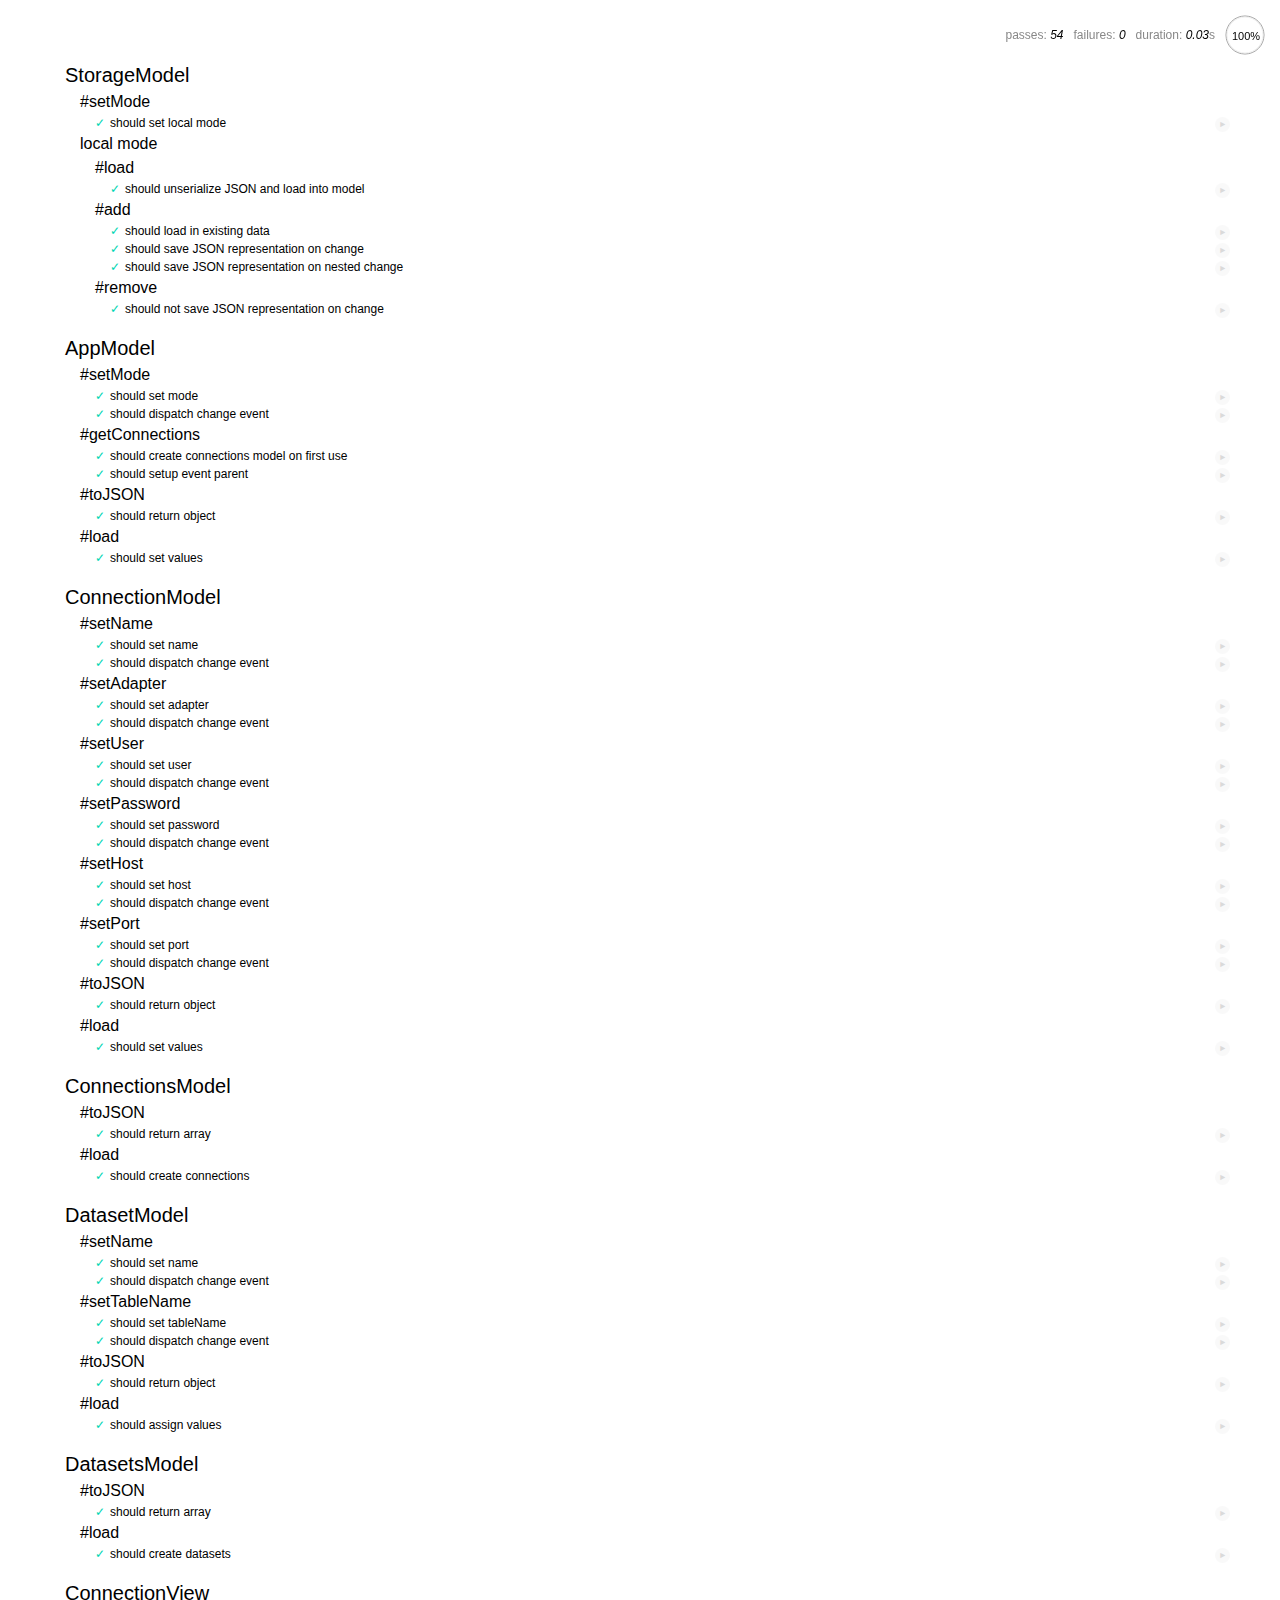
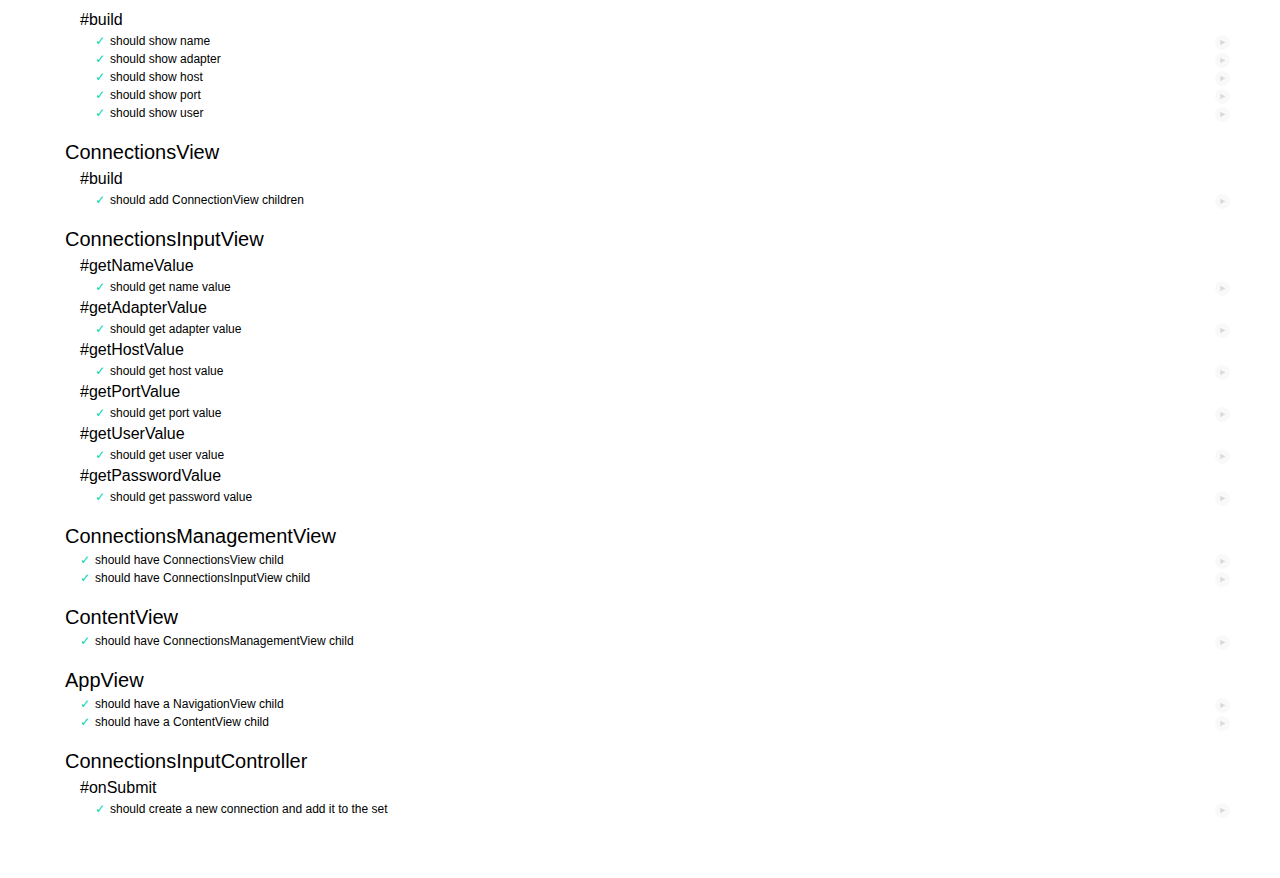
==== test/index.html @ a2182d3b "Create DatasetsModel" ====
<html>
<head>
  <meta charset="utf-8">
  <title>Mocha Tests</title>
  <link rel="stylesheet" href="css/mocha.css" />
</head>
<body>
  <div id="mocha"></div>
  <script src="lib/assert.js"></script>
  <script src="lib/mocha.js"></script>
  <script>mocha.setup('tdd')</script>

  <!-- begin library sources -->
  <script src="../lib/maria.js"></script>
  <!-- end library sources -->

  <!-- begin miscellaneous sources -->
  <script src="../src/js/namespace.js"></script>
  <!-- end miscellaneous sources -->

  <!-- begin model sources -->
  <script src="../src/js/models/StorageModel.js"></script>
  <script src="../src/js/models/AppModel.js"></script>
  <script src="../src/js/models/ConnectionModel.js"></script>
  <script src="../src/js/models/ConnectionsModel.js"></script>
  <script src="../src/js/models/LinkageModel.js"></script>
  <script src="../src/js/models/DatasetModel.js"></script>
  <script src="../src/js/models/DatasetsModel.js"></script>
  <!-- end model sources -->

  <!-- begin template sources -->
  <script src="../src/js/templates/ConnectionTemplate.js"></script>
  <script src="../src/js/templates/ConnectionsTemplate.js"></script>
  <script src="../src/js/templates/ConnectionsInputTemplate.js"></script>
  <script src="../src/js/templates/ConnectionsManagementTemplate.js"></script>
  <script src="../src/js/templates/NavigationTemplate.js"></script>
  <script src="../src/js/templates/ContentTemplate.js"></script>
  <script src="../src/js/templates/AppTemplate.js"></script>
  <!-- end template sources -->

  <!-- begin view sources -->
  <script src="../src/js/views/ConnectionView.js"></script>
  <script src="../src/js/views/ConnectionsView.js"></script>
  <script src="../src/js/views/ConnectionsInputView.js"></script>
  <script src="../src/js/views/ConnectionsManagementView.js"></script>
  <script src="../src/js/views/NavigationView.js"></script>
  <script src="../src/js/views/ContentView.js"></script>
  <script src="../src/js/views/AppView.js"></script>
  <!-- end view sources -->

  <!-- begin controller sources -->
  <script src="../src/js/controllers/ConnectionsInputController.js"></script>
  <script src="../src/js/controllers/NavigationController.js"></script>
  <!-- end controller sources -->

  <!-- begin model tests -->
  <script src="js/models/test_StorageModel.js"></script>
  <script src="js/models/test_AppModel.js"></script>
  <script src="js/models/test_ConnectionModel.js"></script>
  <script src="js/models/test_ConnectionsModel.js"></script>
  <script src="js/models/test_LinkageModel.js"></script>
  <script src="js/models/test_DatasetModel.js"></script>
  <script src="js/models/test_DatasetsModel.js"></script>
  <!-- end model tests -->

  <!-- begin view tests -->
  <script src="js/views/test_ConnectionView.js"></script>
  <script src="js/views/test_ConnectionsView.js"></script>
  <script src="js/views/test_ConnectionsInputView.js"></script>
  <script src="js/views/test_ConnectionsManagementView.js"></script>
  <script src="js/views/test_NavigationView.js"></script>
  <script src="js/views/test_ContentView.js"></script>
  <script src="js/views/test_AppView.js"></script>
  <!-- end view tests -->

  <!-- begin controller tests -->
  <script src="js/controllers/test_ConnectionsInputController.js"></script>
  <script src="js/controllers/test_NavigationController.js"></script>
  <!-- end controller tests -->

  <script>
    mocha.checkLeaks();
    mocha.globals(['assert', 'maria', 'coupler']);
    mocha.run();
  </script>
</body>
</html>
---- test/css/mocha.css ----
@charset "utf-8";

body {
  margin:0;
}

#mocha {
  font: 20px/1.5 "Helvetica Neue", Helvetica, Arial, sans-serif;
  margin: 60px 50px;
}

#mocha ul,
#mocha li {
  margin: 0;
  padding: 0;
}

#mocha ul {
  list-style: none;
}

#mocha h1,
#mocha h2 {
  margin: 0;
}

#mocha h1 {
  margin-top: 15px;
  font-size: 1em;
  font-weight: 200;
}

#mocha h1 a {
  text-decoration: none;
  color: inherit;
}

#mocha h1 a:hover {
  text-decoration: underline;
}

#mocha .suite .suite h1 {
  margin-top: 0;
  font-size: .8em;
}

#mocha .hidden {
  display: none;
}

#mocha h2 {
  font-size: 12px;
  font-weight: normal;
  cursor: pointer;
}

#mocha .suite {
  margin-left: 15px;
}

#mocha .test {
  margin-left: 15px;
  overflow: hidden;
}

#mocha .test.pending:hover h2::after {
  content: '(pending)';
  font-family: arial, sans-serif;
}

#mocha .test.pass.medium .duration {
  background: #c09853;
}

#mocha .test.pass.slow .duration {
  background: #b94a48;
}

#mocha .test.pass::before {
  content: '✓';
  font-size: 12px;
  display: block;
  float: left;
  margin-right: 5px;
  color: #00d6b2;
}

#mocha .test.pass .duration {
  font-size: 9px;
  margin-left: 5px;
  padding: 2px 5px;
  color: #fff;
  -webkit-box-shadow: inset 0 1px 1px rgba(0,0,0,.2);
  -moz-box-shadow: inset 0 1px 1px rgba(0,0,0,.2);
  box-shadow: inset 0 1px 1px rgba(0,0,0,.2);
  -webkit-border-radius: 5px;
  -moz-border-radius: 5px;
  -ms-border-radius: 5px;
  -o-border-radius: 5px;
  border-radius: 5px;
}

#mocha .test.pass.fast .duration {
  display: none;
}

#mocha .test.pending {
  color: #0b97c4;
}

#mocha .test.pending::before {
  content: '◦';
  color: #0b97c4;
}

#mocha .test.fail {
  color: #c00;
}

#mocha .test.fail pre {
  color: black;
}

#mocha .test.fail::before {
  content: '✖';
  font-size: 12px;
  display: block;
  float: left;
  margin-right: 5px;
  color: #c00;
}

#mocha .test pre.error {
  color: #c00;
  max-height: 300px;
  overflow: auto;
}

/**
 * (1): approximate for browsers not supporting calc
 * (2): 42 = 2*15 + 2*10 + 2*1 (padding + margin + border)
 *      ^^ seriously
 */
#mocha .test pre {
  display: block;
  float: left;
  clear: left;
  font: 12px/1.5 monaco, monospace;
  margin: 5px;
  padding: 15px;
  border: 1px solid #eee;
  max-width: 85%; /*(1)*/
  max-width: calc(100% - 42px); /*(2)*/
  word-wrap: break-word;
  border-bottom-color: #ddd;
  -webkit-border-radius: 3px;
  -webkit-box-shadow: 0 1px 3px #eee;
  -moz-border-radius: 3px;
  -moz-box-shadow: 0 1px 3px #eee;
  border-radius: 3px;
}

#mocha .test h2 {
  position: relative;
}

#mocha .test a.replay {
  position: absolute;
  top: 3px;
  right: 0;
  text-decoration: none;
  vertical-align: middle;
  display: block;
  width: 15px;
  height: 15px;
  line-height: 15px;
  text-align: center;
  background: #eee;
  font-size: 15px;
  -moz-border-radius: 15px;
  border-radius: 15px;
  -webkit-transition: opacity 200ms;
  -moz-transition: opacity 200ms;
  transition: opacity 200ms;
  opacity: 0.3;
  color: #888;
}

#mocha .test:hover a.replay {
  opacity: 1;
}

#mocha-report.pass .test.fail {
  display: none;
}

#mocha-report.fail .test.pass {
  display: none;
}

#mocha-report.pending .test.pass,
#mocha-report.pending .test.fail {
  display: none;
}
#mocha-report.pending .test.pass.pending {
  display: block;
}

#mocha-error {
  color: #c00;
  font-size: 1.5em;
  font-weight: 100;
  letter-spacing: 1px;
}

#mocha-stats {
  position: fixed;
  top: 15px;
  right: 10px;
  font-size: 12px;
  margin: 0;
  color: #888;
  z-index: 1;
}

#mocha-stats .progress {
  float: right;
  padding-top: 0;
}

#mocha-stats em {
  color: black;
}

#mocha-stats a {
  text-decoration: none;
  color: inherit;
}

#mocha-stats a:hover {
  border-bottom: 1px solid #eee;
}

#mocha-stats li {
  display: inline-block;
  margin: 0 5px;
  list-style: none;
  padding-top: 11px;
}

#mocha-stats canvas {
  width: 40px;
  height: 40px;
}

#mocha code .comment { color: #ddd; }
#mocha code .init { color: #2f6fad; }
#mocha code .string { color: #5890ad; }
#mocha code .keyword { color: #8a6343; }
#mocha code .number { color: #2f6fad; }

@media screen and (max-device-width: 480px) {
  #mocha {
    margin: 60px 0px;
  }

  #mocha #stats {
    position: absolute;
  }
}
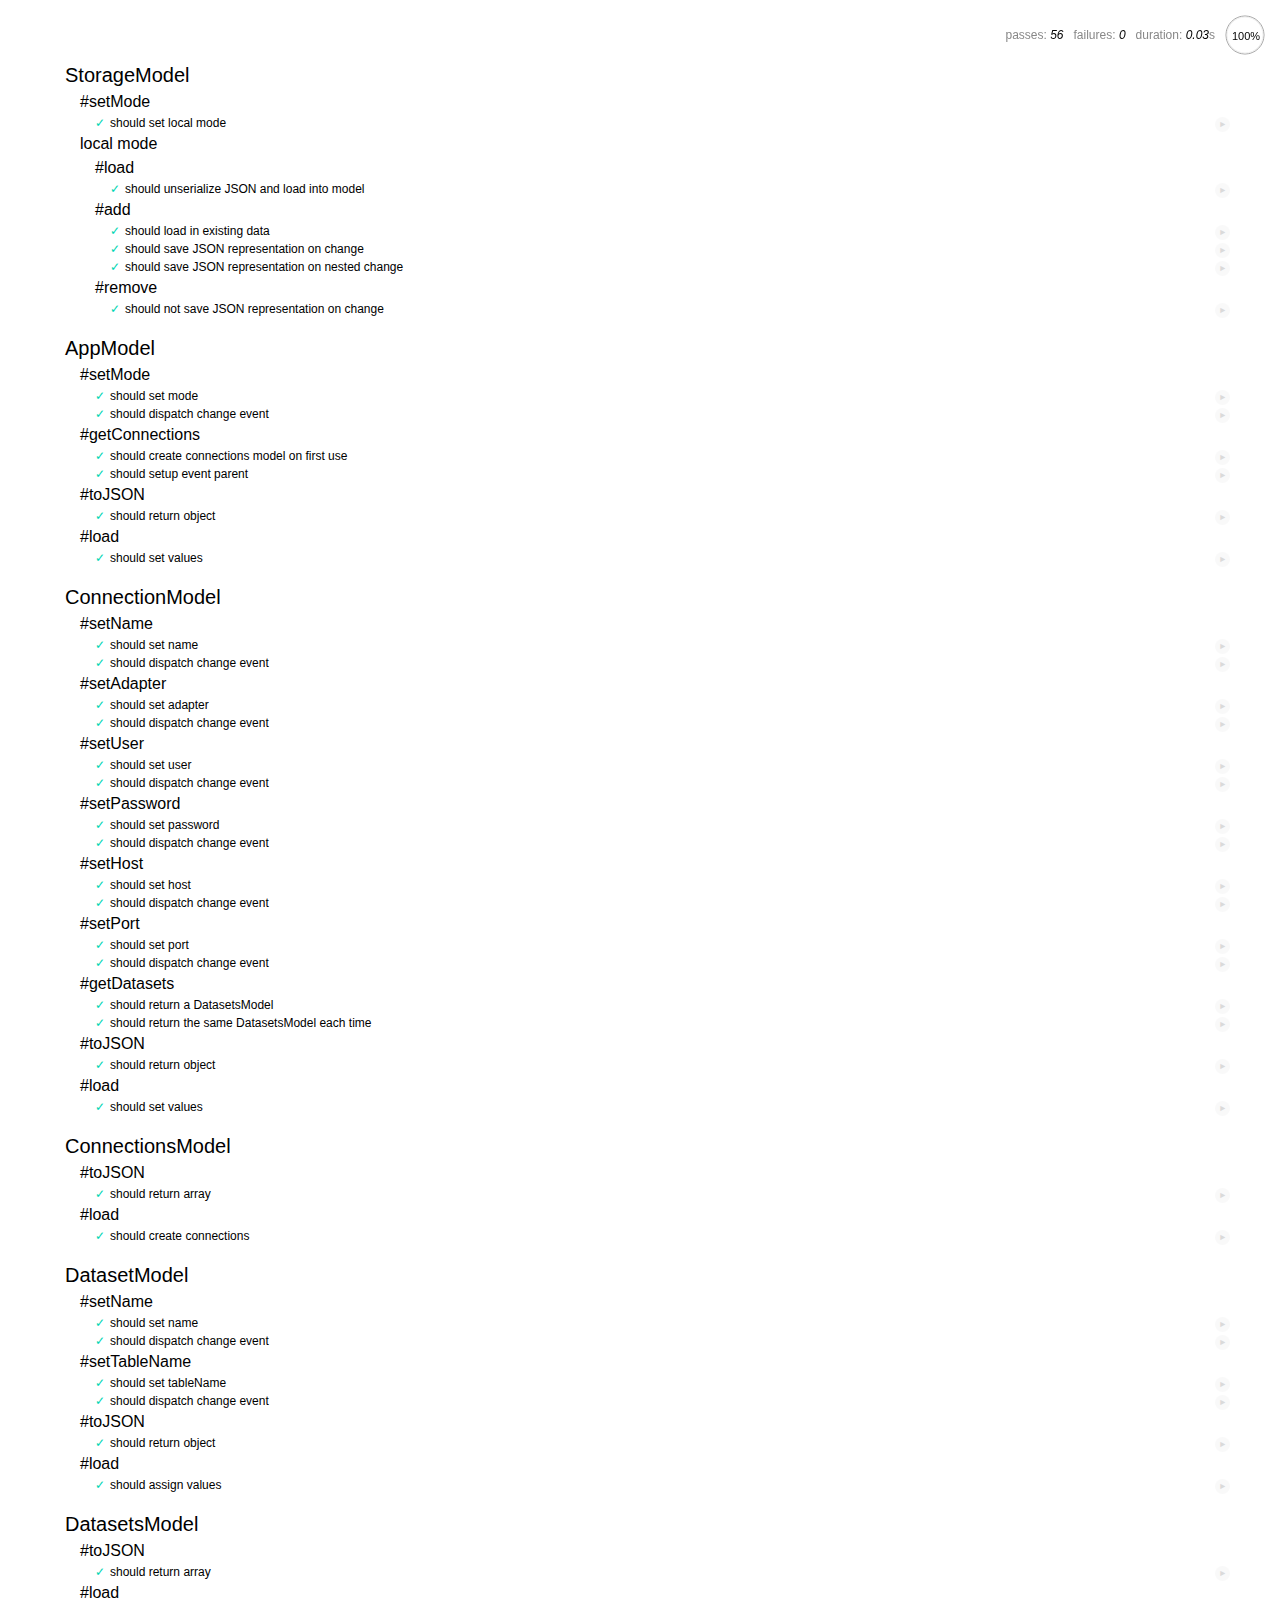
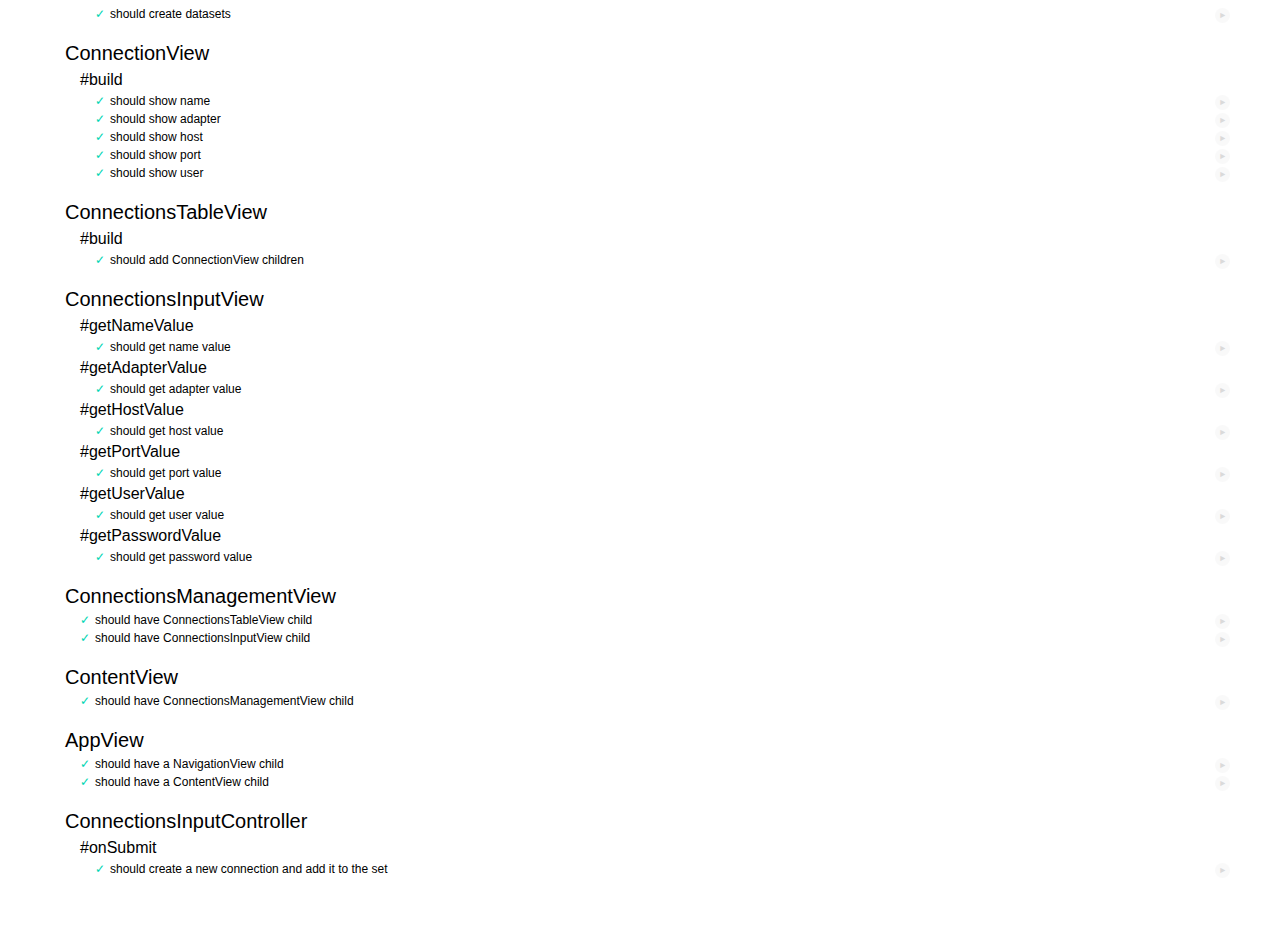
==== commit cca72a1b: "Rename Connections{Template,View} to ConnectionsTable{Template,View}" ====
--- a/test/index.html
+++ b/test/index.html
@@ -30,7 +30,7 @@
 
   <!-- begin template sources -->
   <script src="../src/js/templates/ConnectionTemplate.js"></script>
-  <script src="../src/js/templates/ConnectionsTemplate.js"></script>
+  <script src="../src/js/templates/ConnectionsTableTemplate.js"></script>
   <script src="../src/js/templates/ConnectionsInputTemplate.js"></script>
   <script src="../src/js/templates/ConnectionsManagementTemplate.js"></script>
   <script src="../src/js/templates/NavigationTemplate.js"></script>
@@ -40,7 +40,7 @@
 
   <!-- begin view sources -->
   <script src="../src/js/views/ConnectionView.js"></script>
-  <script src="../src/js/views/ConnectionsView.js"></script>
+  <script src="../src/js/views/ConnectionsTableView.js"></script>
   <script src="../src/js/views/ConnectionsInputView.js"></script>
   <script src="../src/js/views/ConnectionsManagementView.js"></script>
   <script src="../src/js/views/NavigationView.js"></script>
@@ -65,7 +65,7 @@
 
   <!-- begin view tests -->
   <script src="js/views/test_ConnectionView.js"></script>
-  <script src="js/views/test_ConnectionsView.js"></script>
+  <script src="js/views/test_ConnectionsTableView.js"></script>
   <script src="js/views/test_ConnectionsInputView.js"></script>
   <script src="js/views/test_ConnectionsManagementView.js"></script>
   <script src="js/views/test_NavigationView.js"></script>
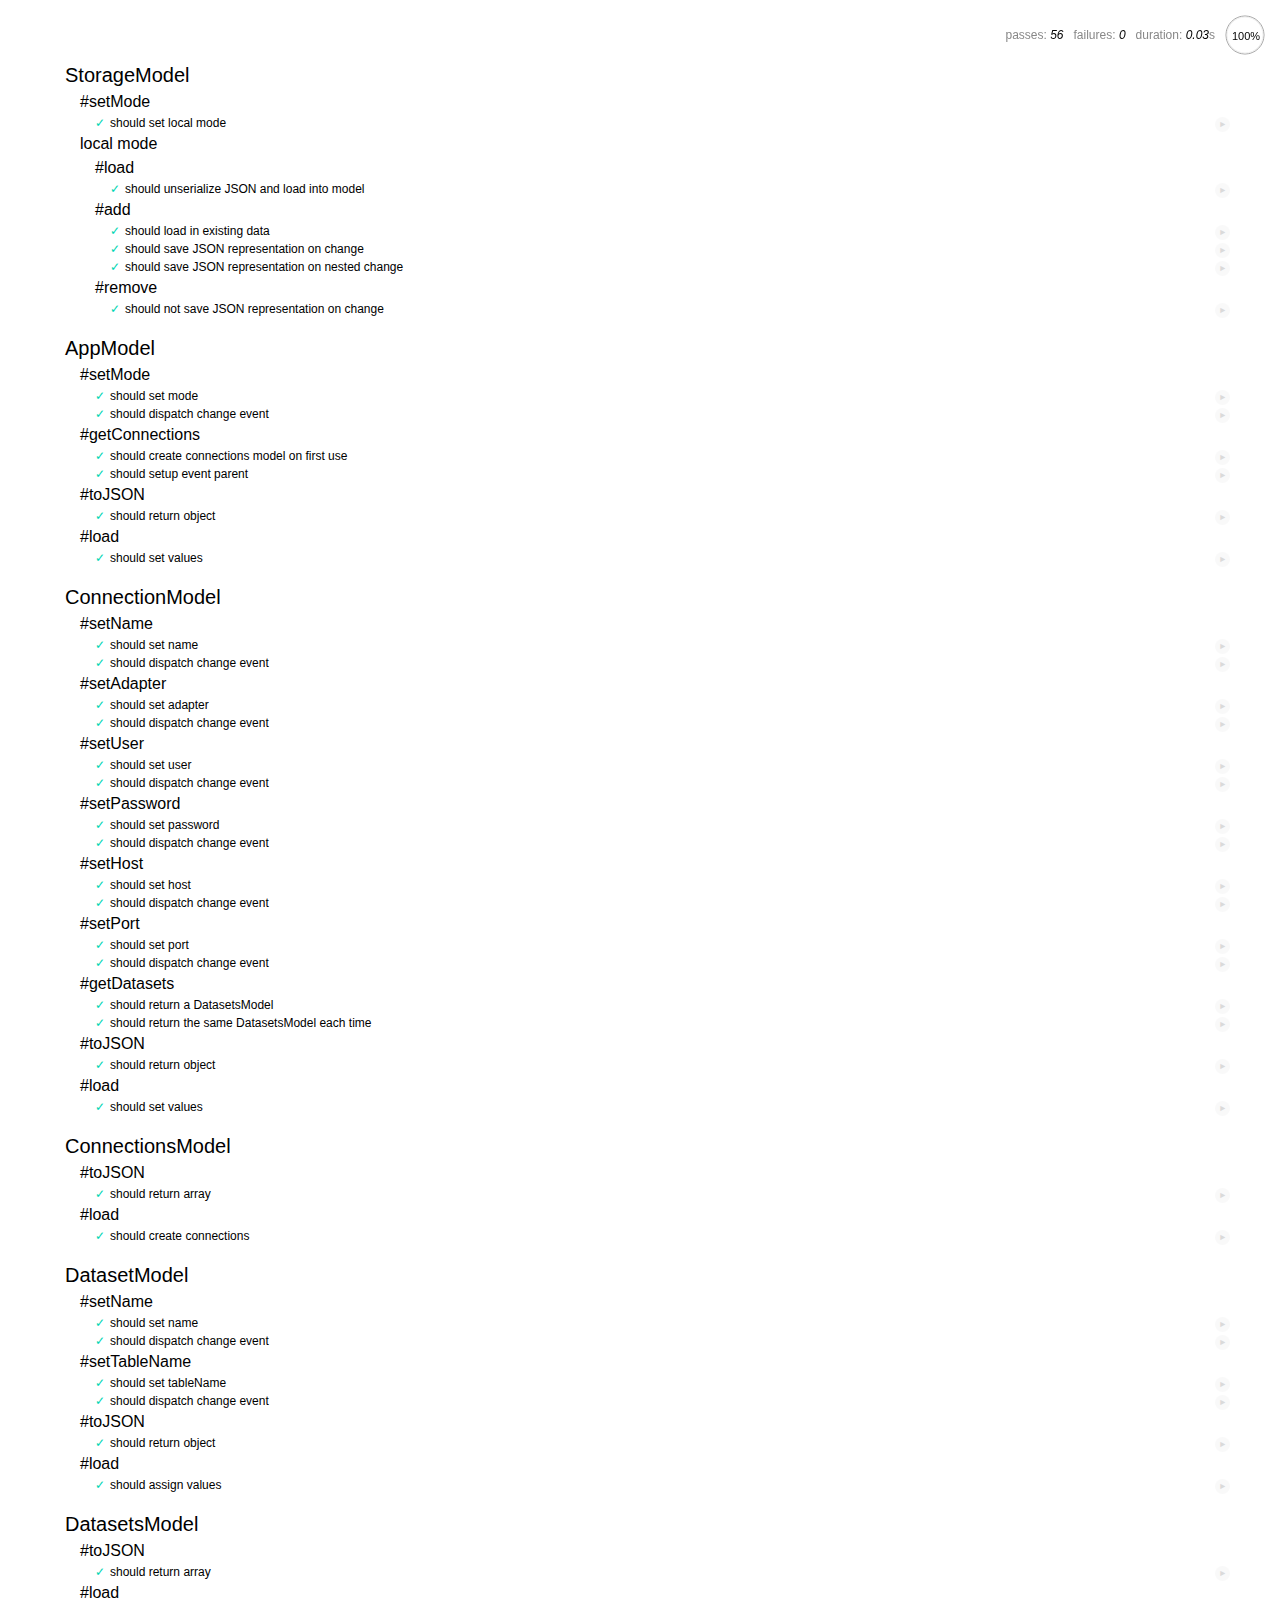
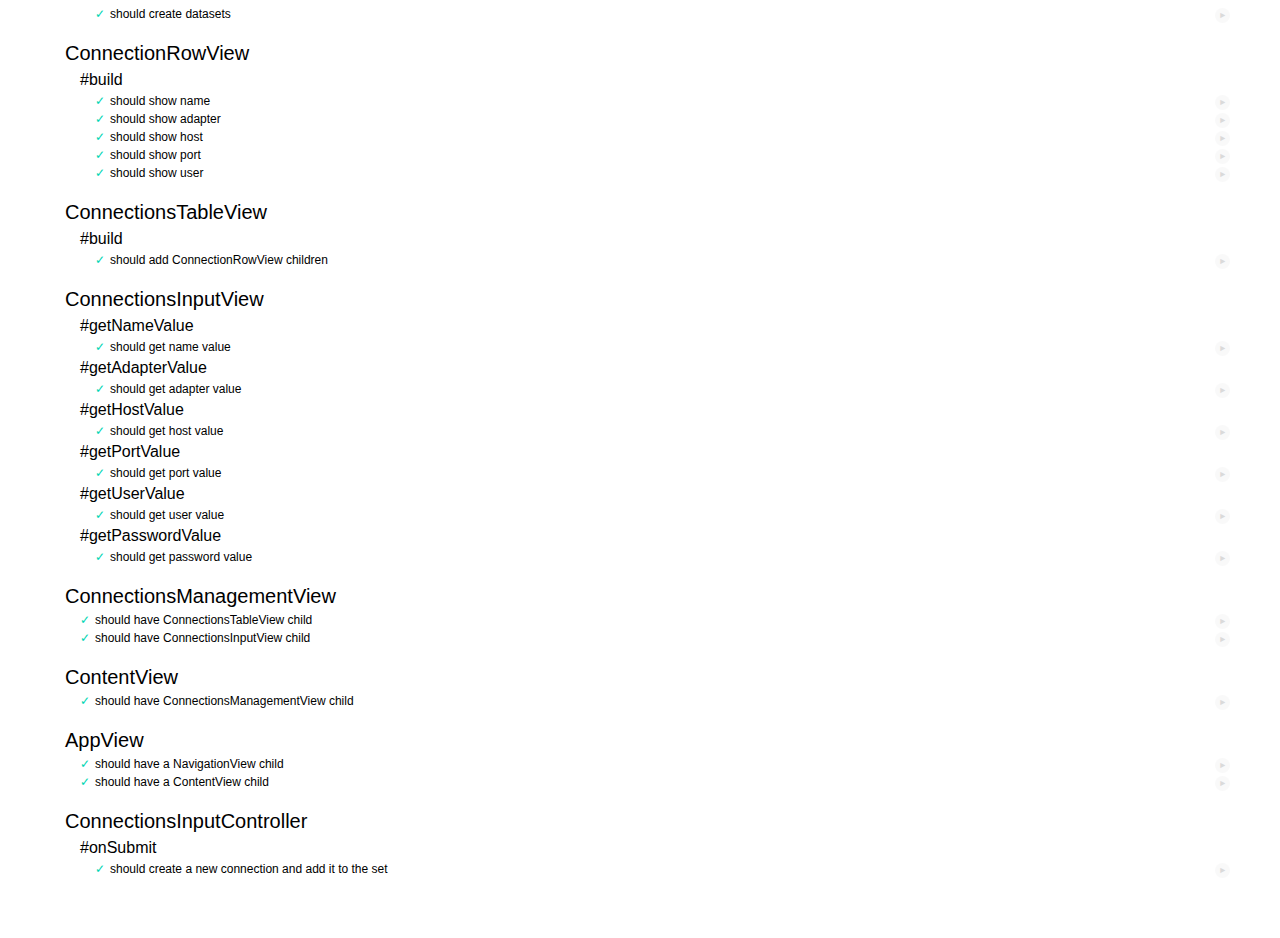
==== commit 9bb485a1: "Rename Connection{Template,View} to ConnectionRow{Template,View}" ====
--- a/test/index.html
+++ b/test/index.html
@@ -29,7 +29,7 @@
   <!-- end model sources -->
 
   <!-- begin template sources -->
-  <script src="../src/js/templates/ConnectionTemplate.js"></script>
+  <script src="../src/js/templates/ConnectionRowTemplate.js"></script>
   <script src="../src/js/templates/ConnectionsTableTemplate.js"></script>
   <script src="../src/js/templates/ConnectionsInputTemplate.js"></script>
   <script src="../src/js/templates/ConnectionsManagementTemplate.js"></script>
@@ -39,7 +39,7 @@
   <!-- end template sources -->
 
   <!-- begin view sources -->
-  <script src="../src/js/views/ConnectionView.js"></script>
+  <script src="../src/js/views/ConnectionRowView.js"></script>
   <script src="../src/js/views/ConnectionsTableView.js"></script>
   <script src="../src/js/views/ConnectionsInputView.js"></script>
   <script src="../src/js/views/ConnectionsManagementView.js"></script>
@@ -64,7 +64,7 @@
   <!-- end model tests -->
 
   <!-- begin view tests -->
-  <script src="js/views/test_ConnectionView.js"></script>
+  <script src="js/views/test_ConnectionRowView.js"></script>
   <script src="js/views/test_ConnectionsTableView.js"></script>
   <script src="js/views/test_ConnectionsInputView.js"></script>
   <script src="js/views/test_ConnectionsManagementView.js"></script>
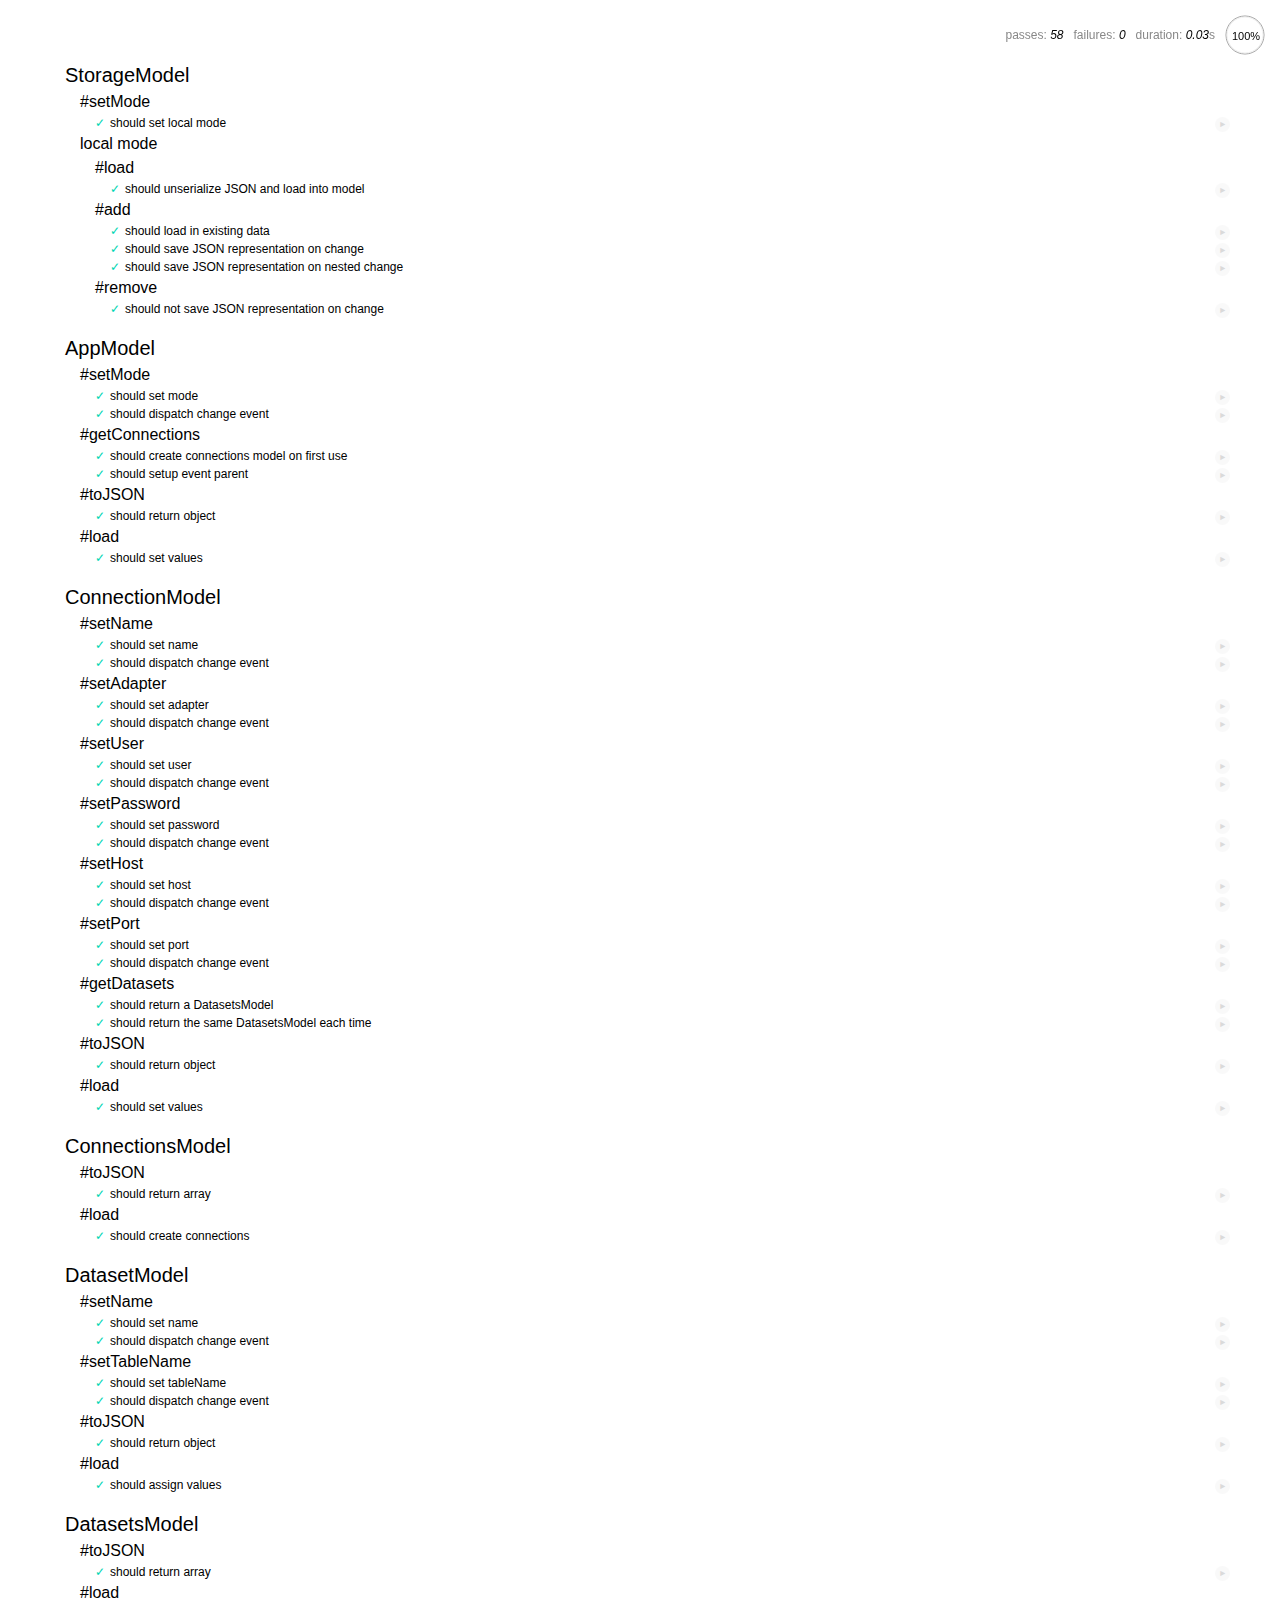
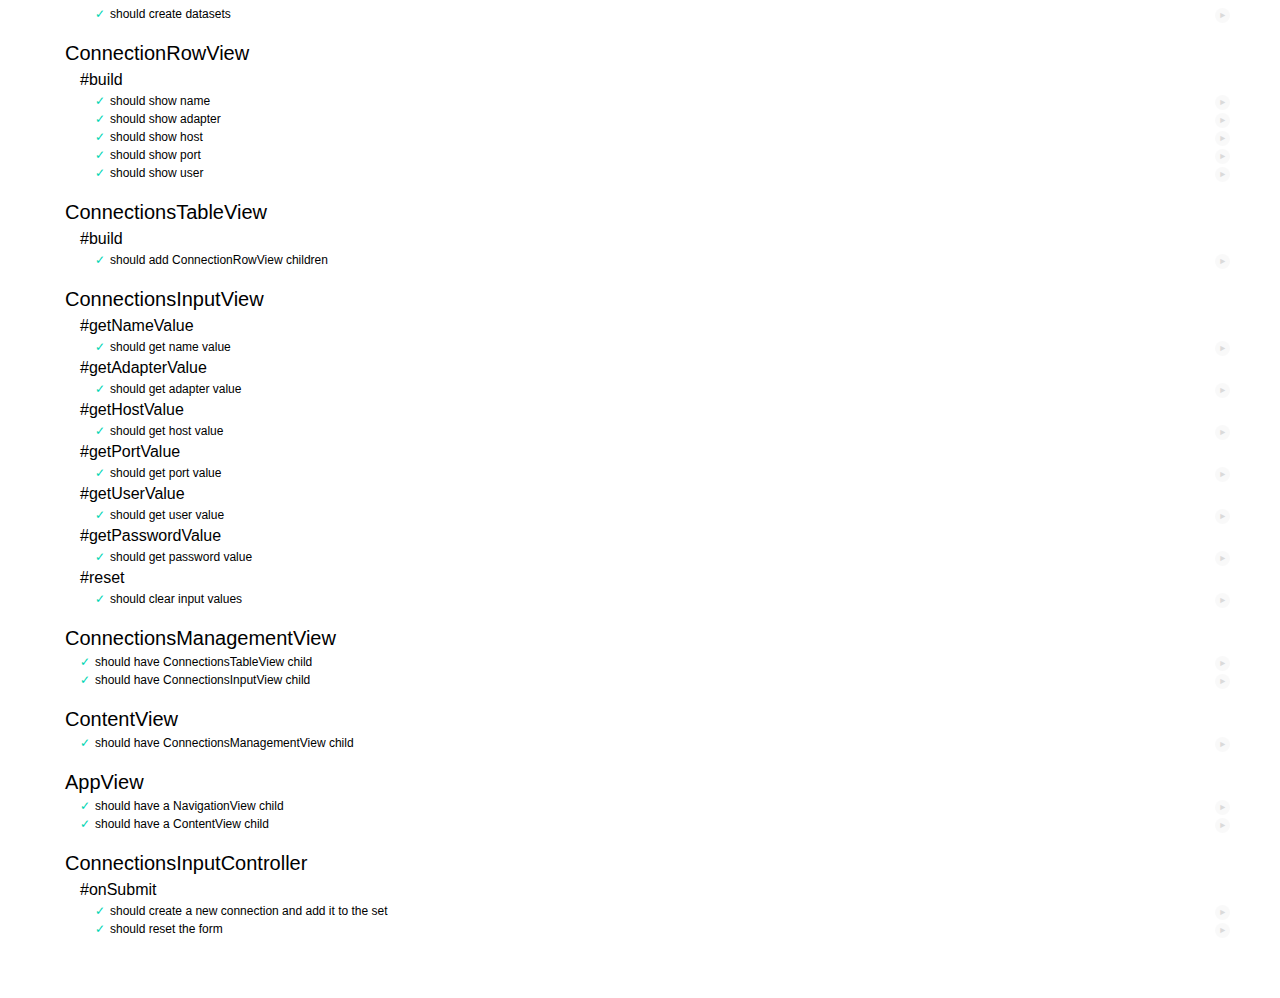
==== commit 40a147dc: "Add ConnectionsInputView#reset(), which is called on submit" ====
--- a/test/index.html
+++ b/test/index.html
@@ -7,6 +7,7 @@
 <body>
   <div id="mocha"></div>
   <script src="lib/assert.js"></script>
+  <script src="lib/sinon.js"></script>
   <script src="lib/mocha.js"></script>
   <script>mocha.setup('tdd')</script>
 
@@ -80,7 +81,7 @@
 
   <script>
     mocha.checkLeaks();
-    mocha.globals(['assert', 'maria', 'coupler']);
+    mocha.globals(['assert', 'sinon', 'maria', 'coupler']);
     mocha.run();
   </script>
 </body>
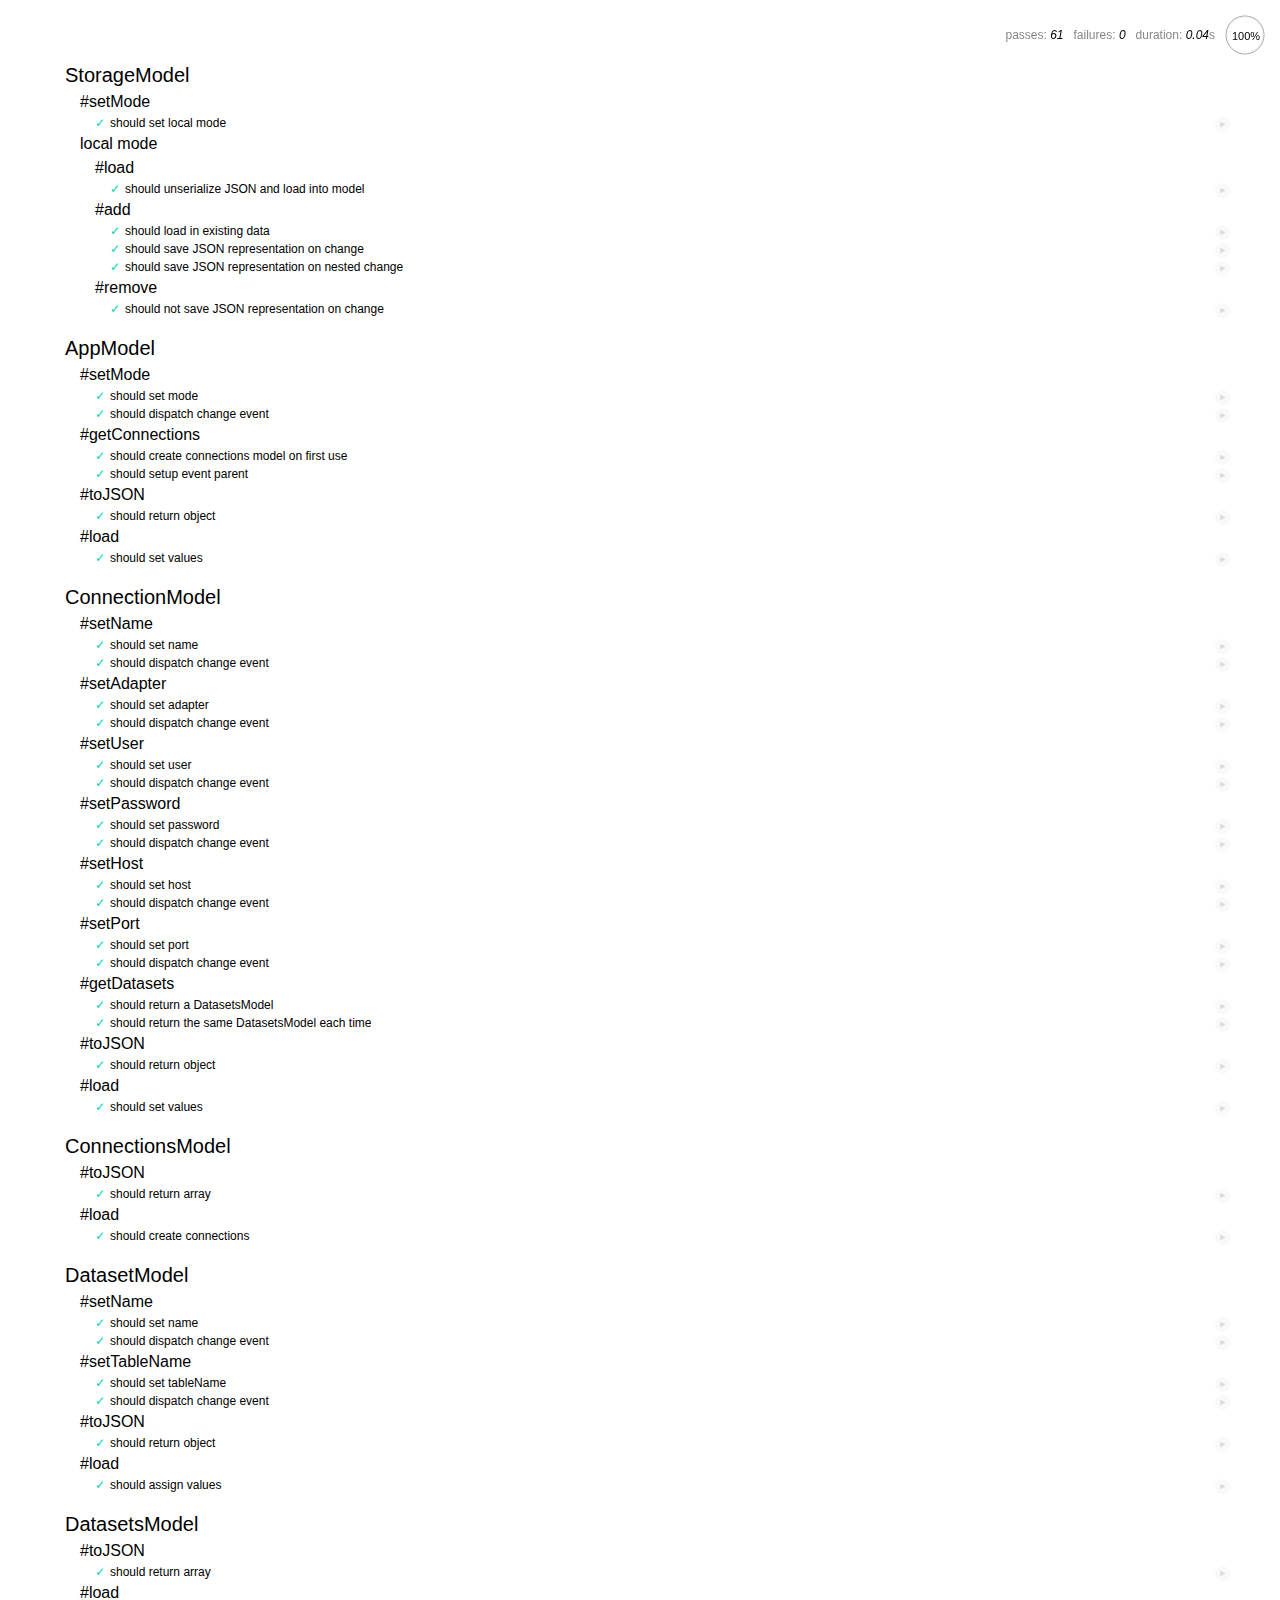
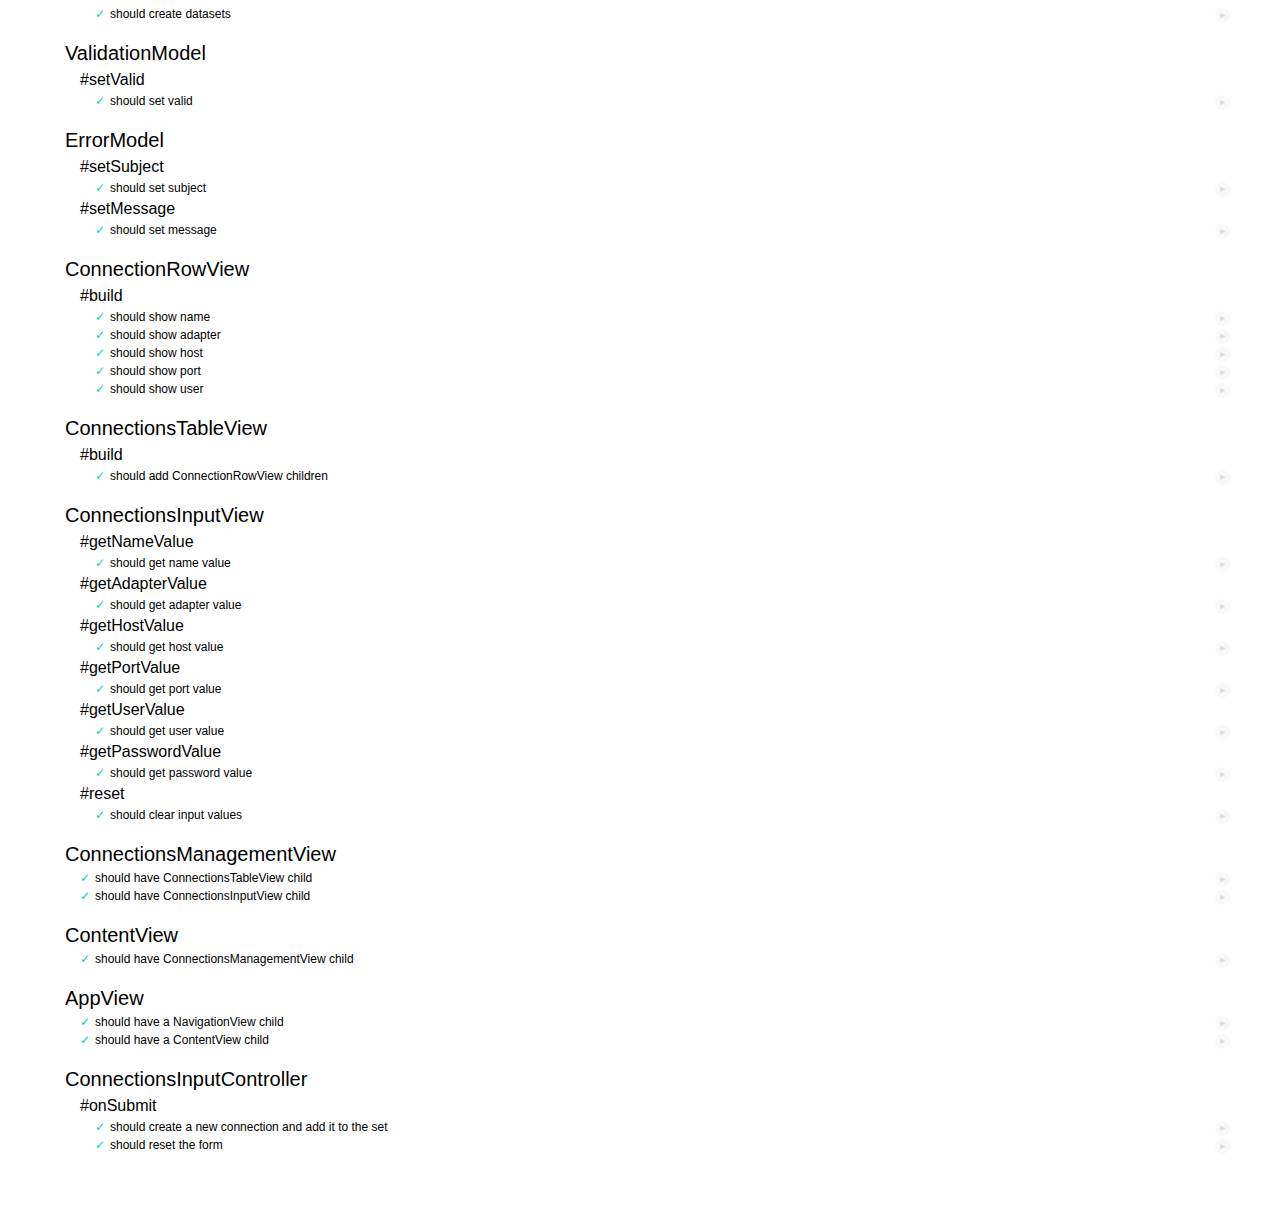
==== commit 74eed375: "Create ErrorModel and ValidationModel" ====
--- a/test/index.html
+++ b/test/index.html
@@ -27,6 +27,8 @@
   <script src="../src/js/models/LinkageModel.js"></script>
   <script src="../src/js/models/DatasetModel.js"></script>
   <script src="../src/js/models/DatasetsModel.js"></script>
+  <script src="../src/js/models/ValidationModel.js"></script>
+  <script src="../src/js/models/ErrorModel.js"></script>
   <!-- end model sources -->
 
   <!-- begin template sources -->
@@ -62,6 +64,8 @@
   <script src="js/models/test_LinkageModel.js"></script>
   <script src="js/models/test_DatasetModel.js"></script>
   <script src="js/models/test_DatasetsModel.js"></script>
+  <script src="js/models/test_ValidationModel.js"></script>
+  <script src="js/models/test_ErrorModel.js"></script>
   <!-- end model tests -->
 
   <!-- begin view tests -->
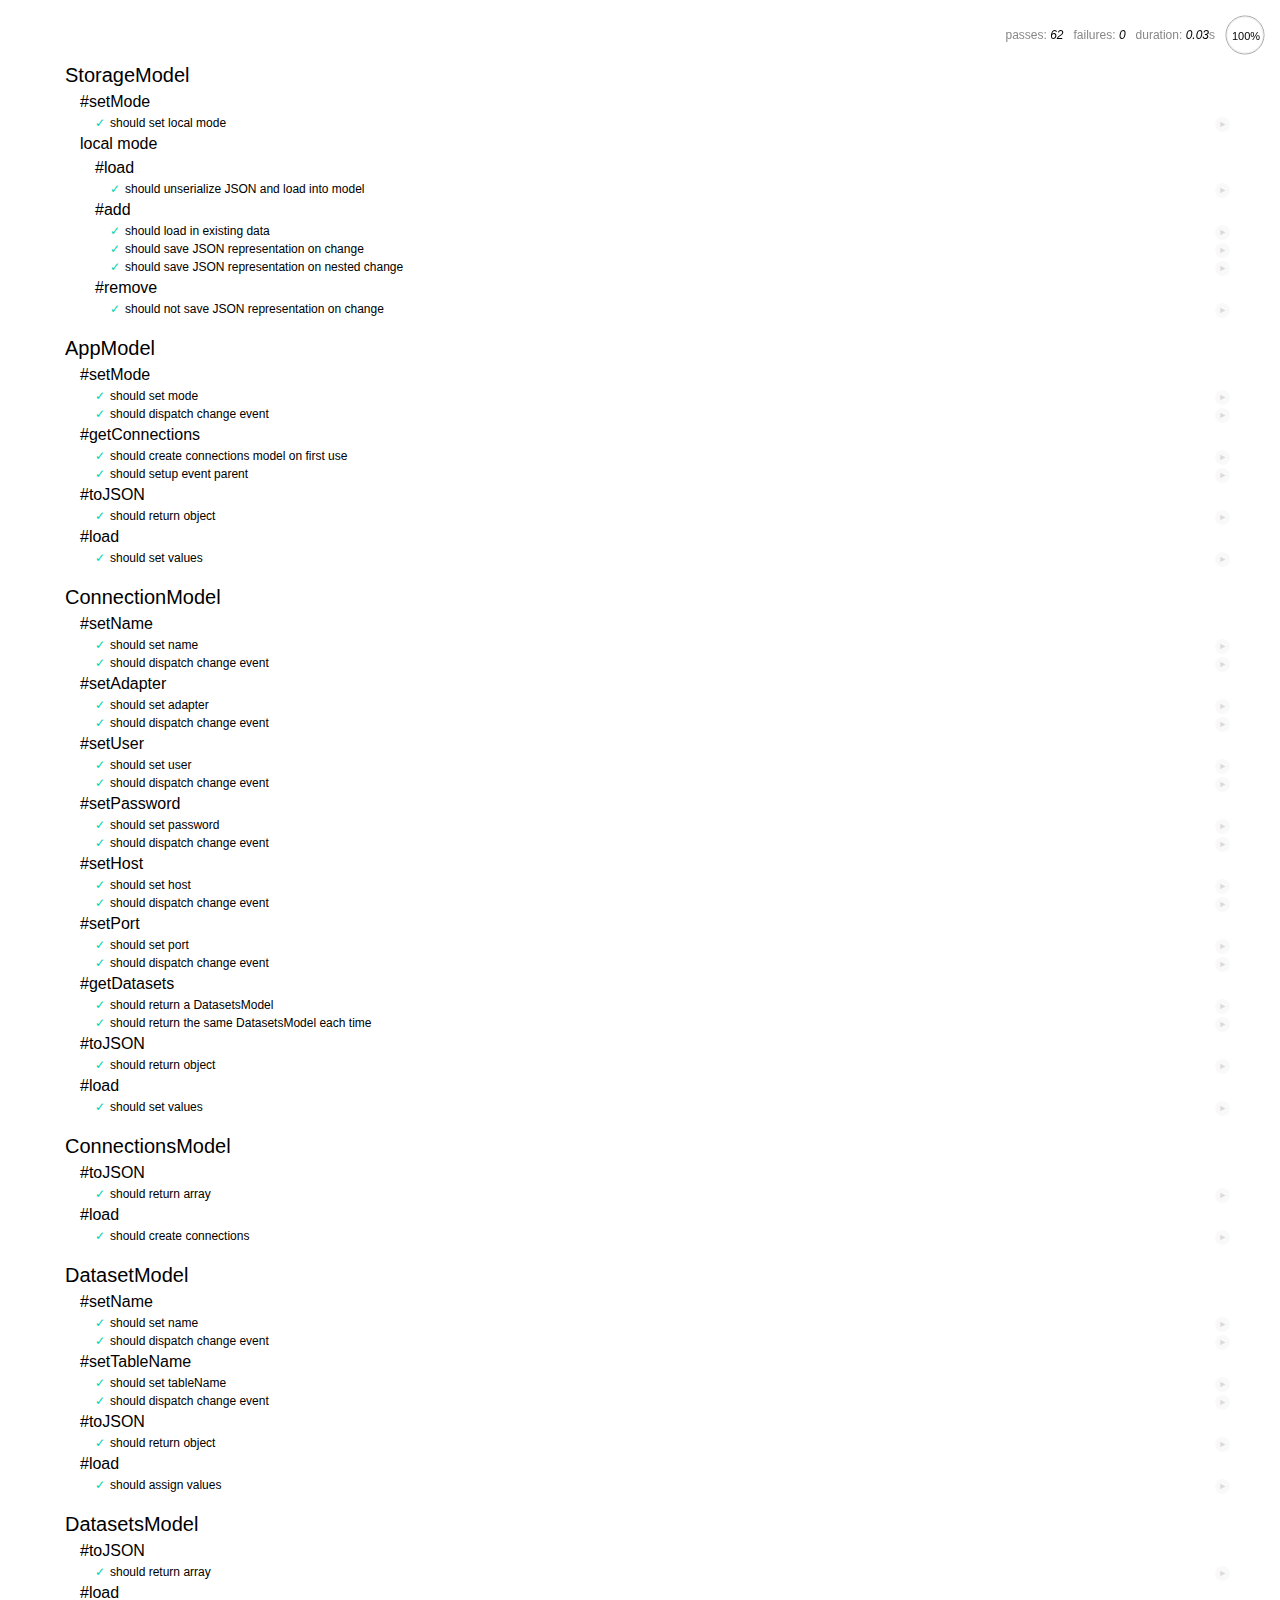
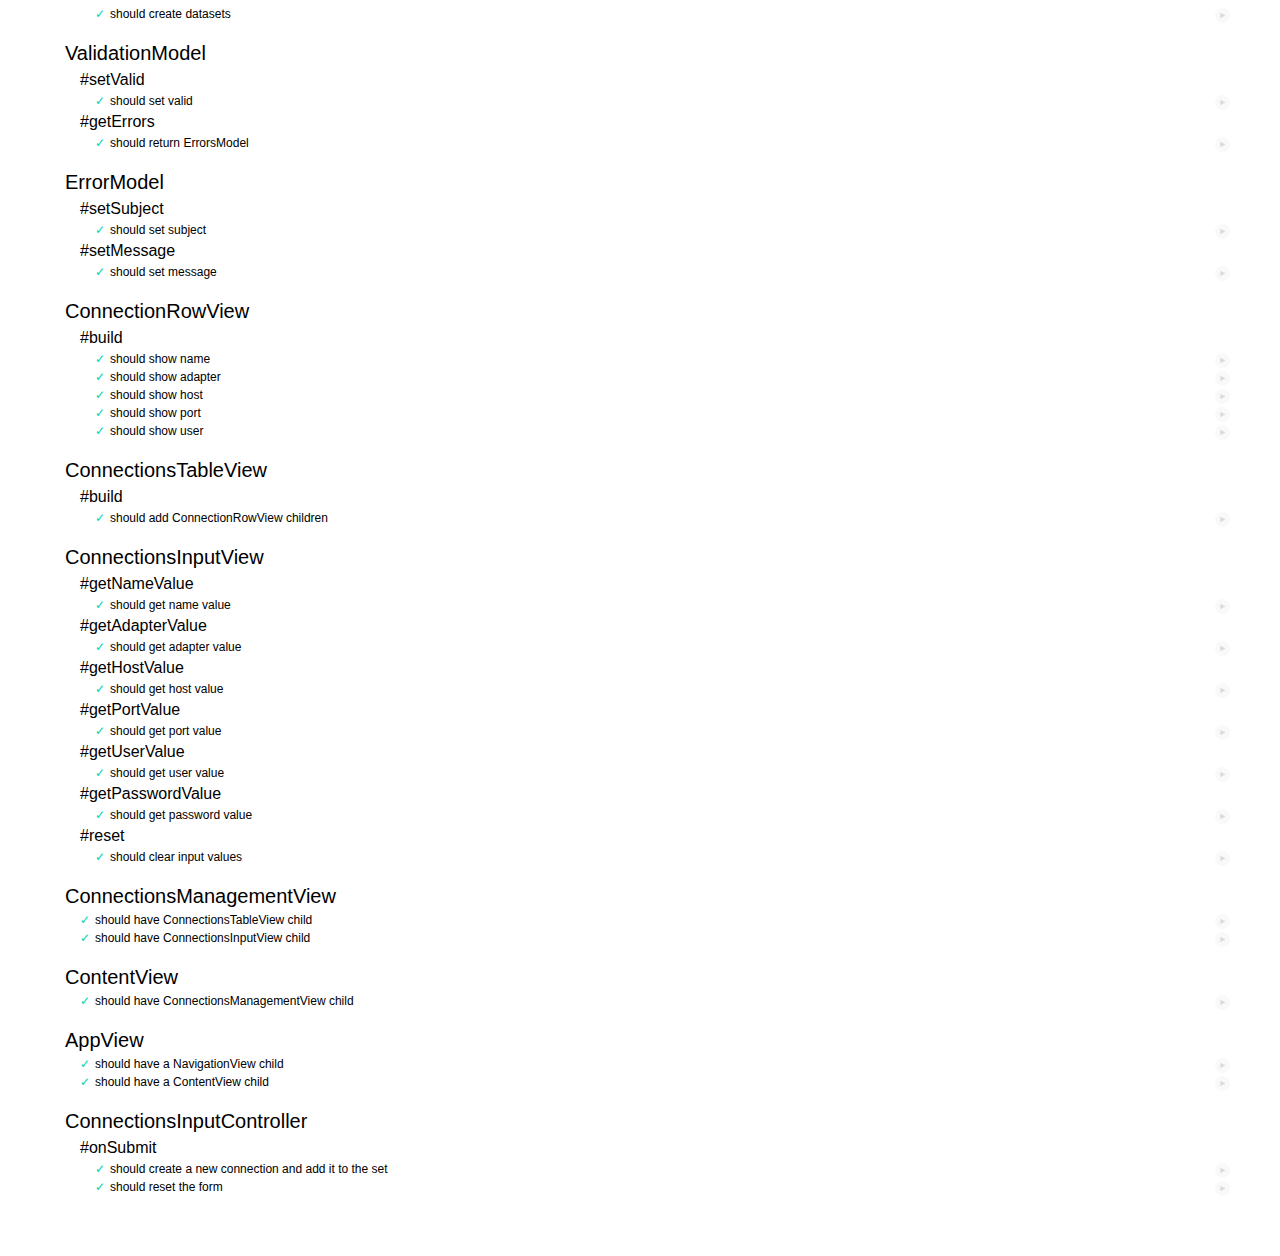
==== commit d5f3f1d3: "Create ErrorsModel, add ValidationModel#getErrors()" ====
--- a/test/index.html
+++ b/test/index.html
@@ -29,6 +29,7 @@
   <script src="../src/js/models/DatasetsModel.js"></script>
   <script src="../src/js/models/ValidationModel.js"></script>
   <script src="../src/js/models/ErrorModel.js"></script>
+  <script src="../src/js/models/ErrorsModel.js"></script>
   <!-- end model sources -->
 
   <!-- begin template sources -->
@@ -66,6 +67,7 @@
   <script src="js/models/test_DatasetsModel.js"></script>
   <script src="js/models/test_ValidationModel.js"></script>
   <script src="js/models/test_ErrorModel.js"></script>
+  <script src="js/models/test_ErrorsModel.js"></script>
   <!-- end model tests -->
 
   <!-- begin view tests -->
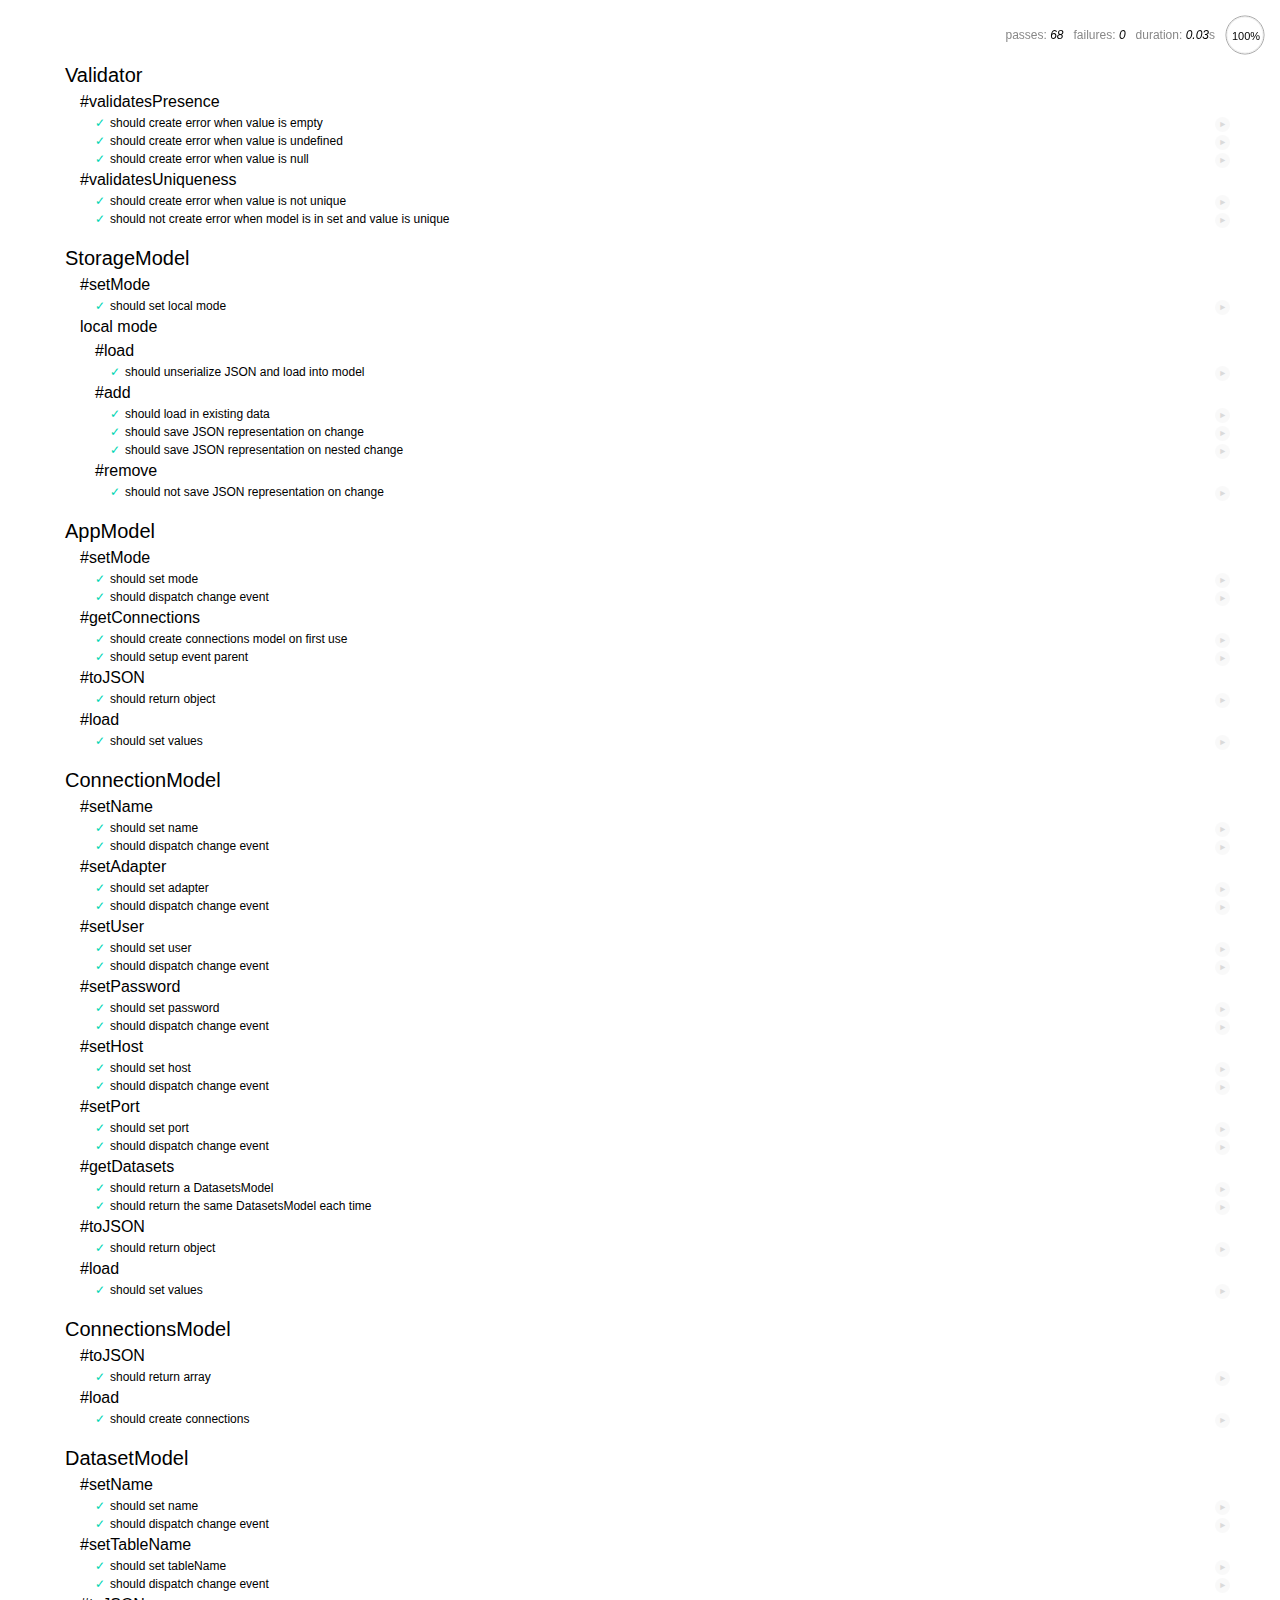
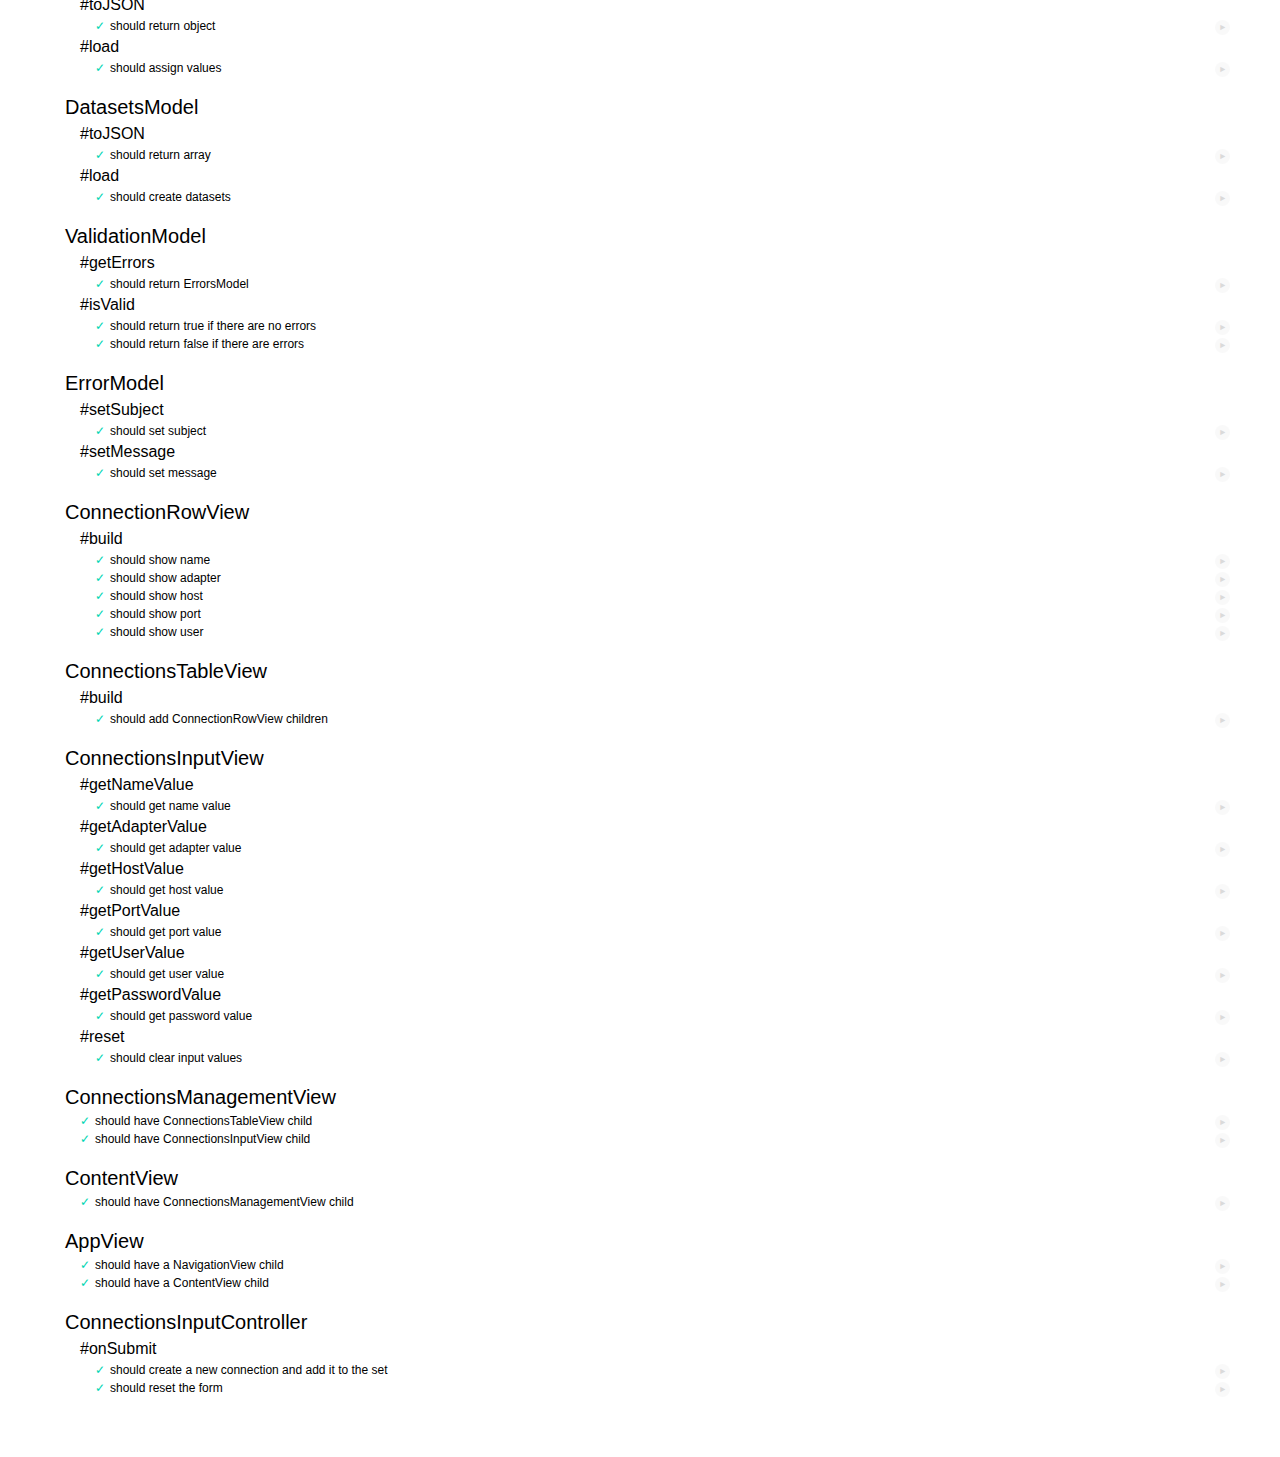
==== commit 135ce96a: "Create Validator class" ====
--- a/test/index.html
+++ b/test/index.html
@@ -17,6 +17,7 @@
 
   <!-- begin miscellaneous sources -->
   <script src="../src/js/namespace.js"></script>
+  <script src="../src/js/Validator.js"></script>
   <!-- end miscellaneous sources -->
 
   <!-- begin model sources -->
@@ -57,6 +58,10 @@
   <script src="../src/js/controllers/NavigationController.js"></script>
   <!-- end controller sources -->
 
+  <!-- begin miscellaneous tests -->
+  <script src="js/test_Validator.js"></script>
+  <!-- end miscellaneous tests -->
+
   <!-- begin model tests -->
   <script src="js/models/test_StorageModel.js"></script>
   <script src="js/models/test_AppModel.js"></script>
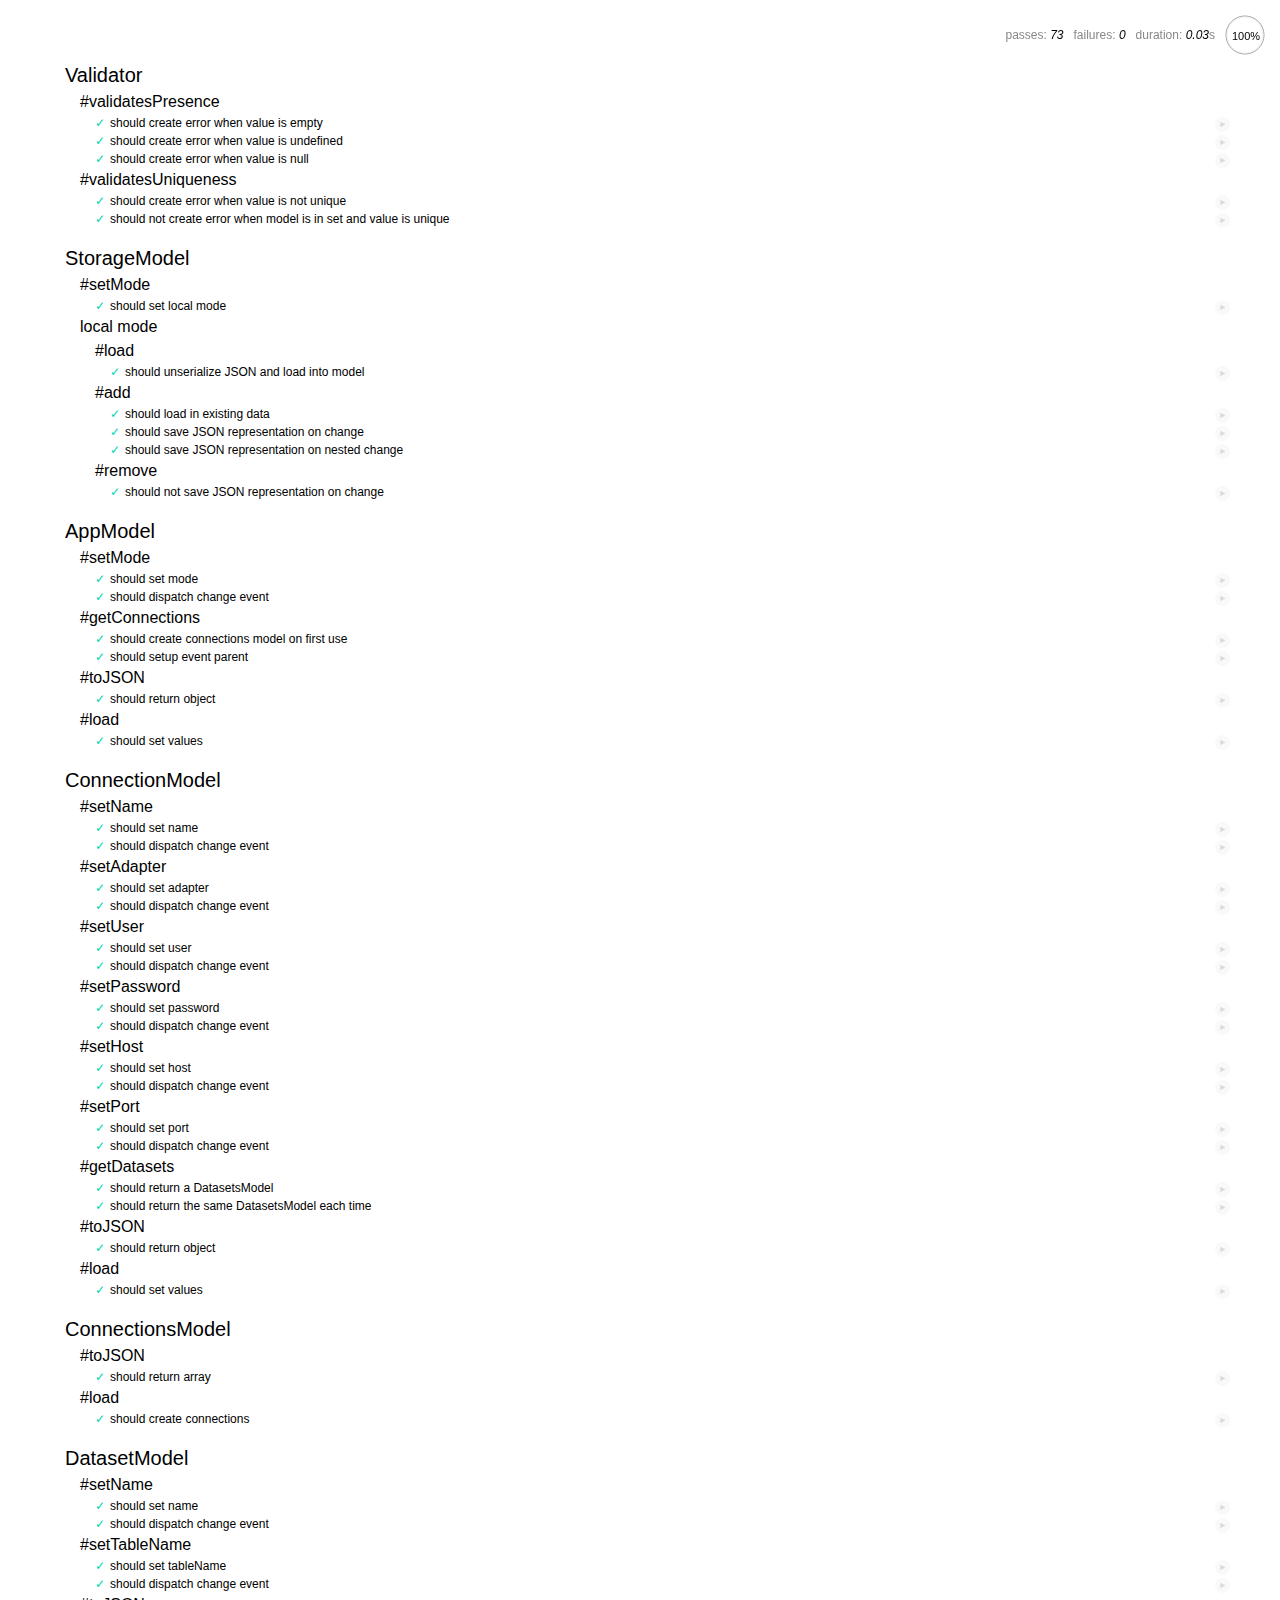
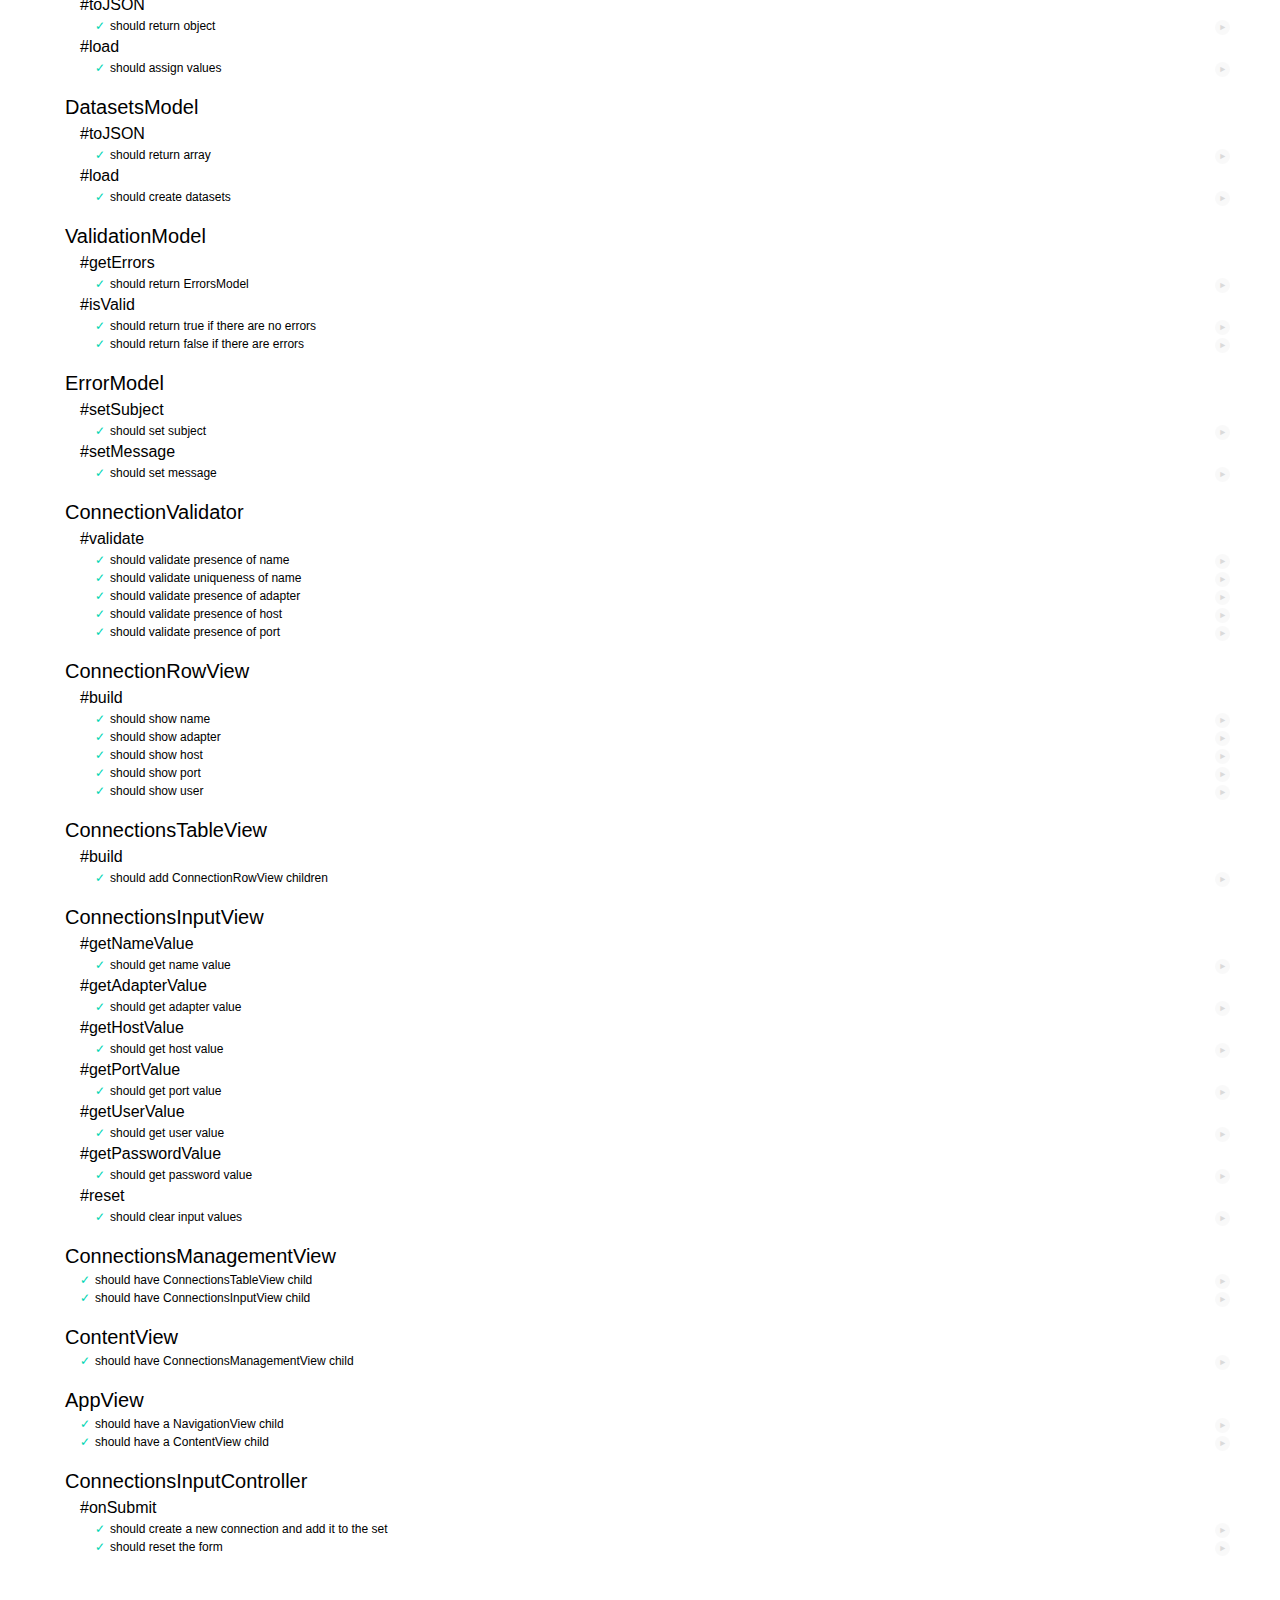
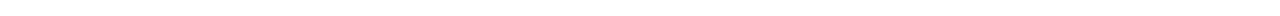
==== commit 23ac66b4: "Create ConnectionValidator" ====
--- a/test/index.html
+++ b/test/index.html
@@ -32,6 +32,10 @@
   <script src="../src/js/models/ErrorModel.js"></script>
   <script src="../src/js/models/ErrorsModel.js"></script>
   <!-- end model sources -->
+
+  <!-- begin validator sources -->
+  <script src="../src/js/validators/ConnectionValidator.js"></script>
+  <!-- end validator sources -->
 
   <!-- begin template sources -->
   <script src="../src/js/templates/ConnectionRowTemplate.js"></script>
@@ -75,6 +79,10 @@
   <script src="js/models/test_ErrorsModel.js"></script>
   <!-- end model tests -->
 
+  <!-- begin validator tests -->
+  <script src="js/validators/test_ConnectionValidator.js"></script>
+  <!-- end validator tests -->
+
   <!-- begin view tests -->
   <script src="js/views/test_ConnectionRowView.js"></script>
   <script src="js/views/test_ConnectionsTableView.js"></script>
